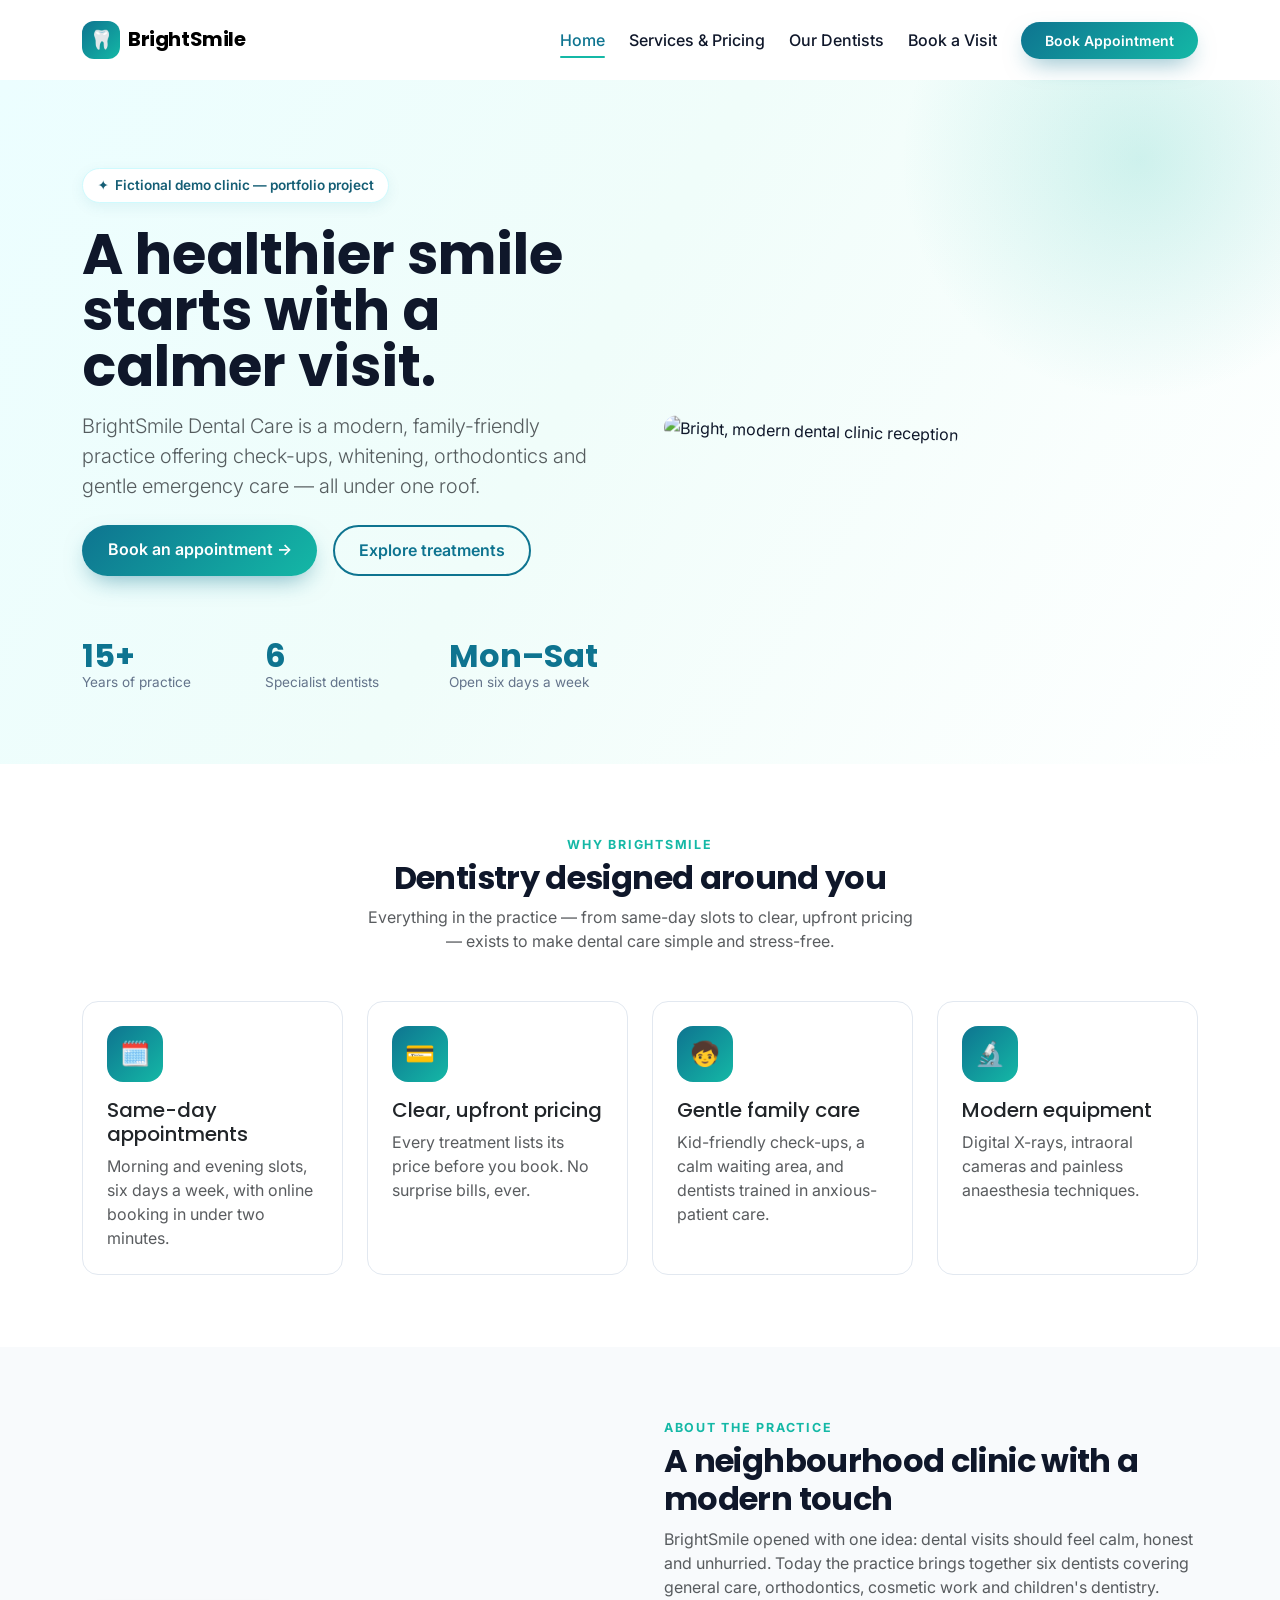
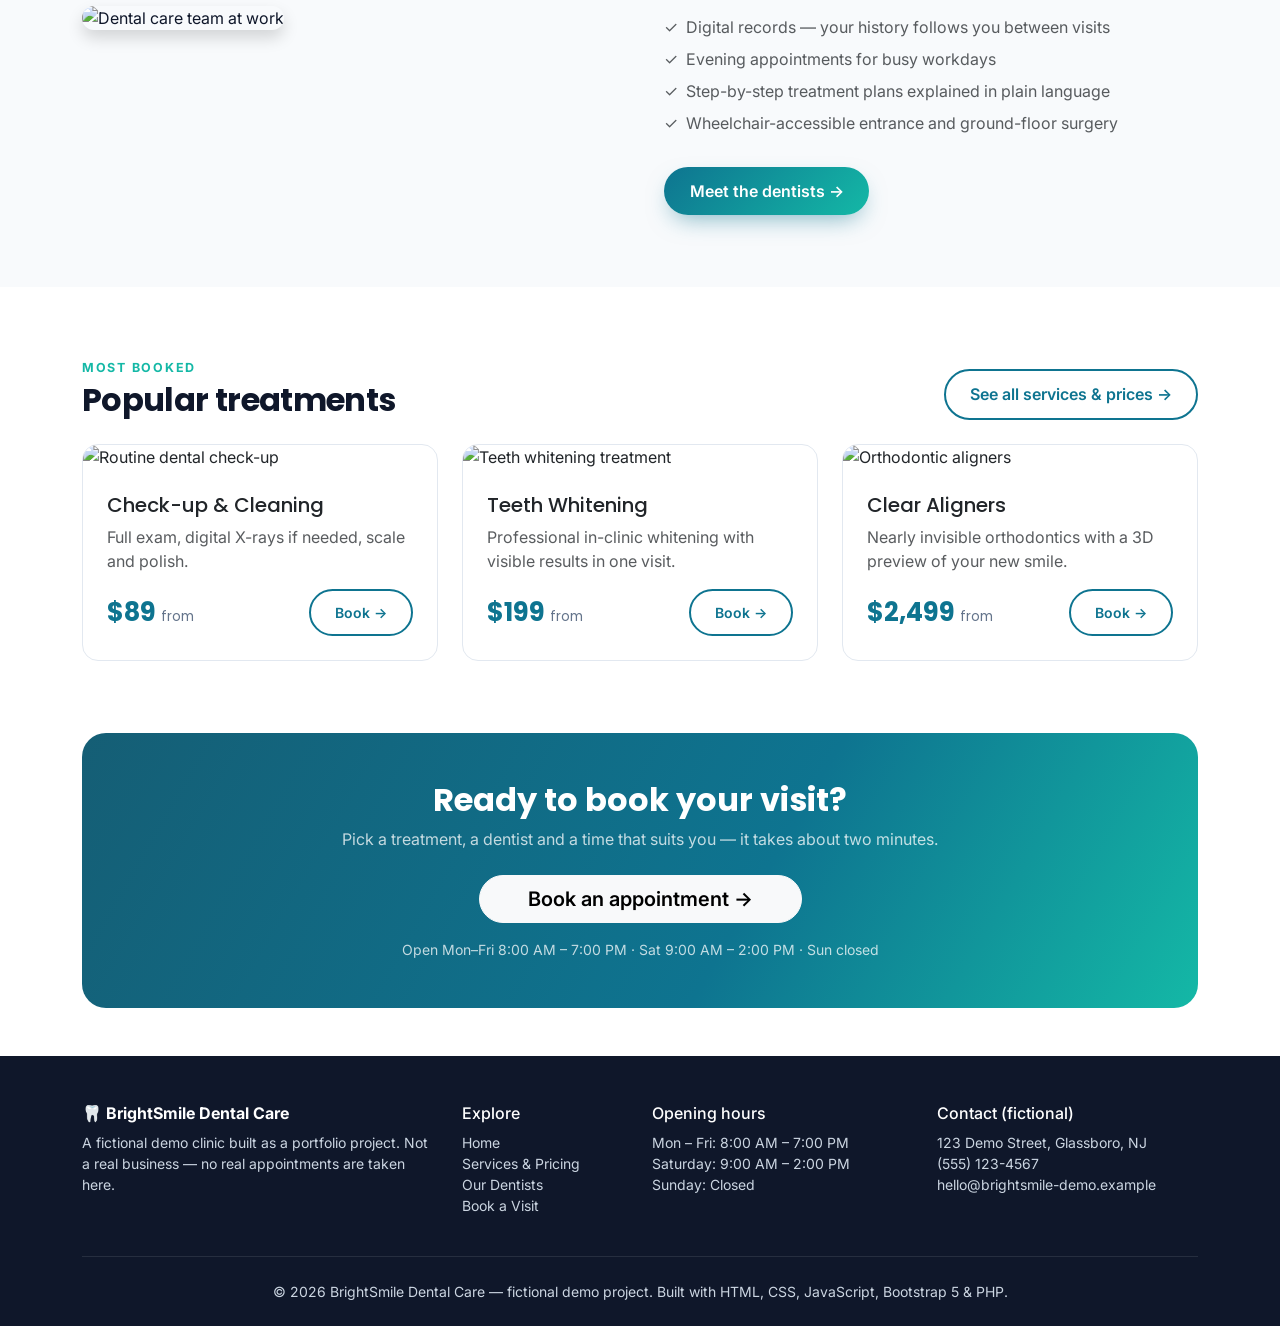
==== index.html @ 7e01ab04 "Add BrightSmile Dental Care: services, dentist profiles, PHP appointment booking" ====
<!DOCTYPE html>
<html lang="en">
<head>
  <meta charset="UTF-8">
  <meta name="viewport" content="width=device-width, initial-scale=1.0">
  <meta name="description" content="BrightSmile Dental Care — a fictional demo dental clinic website. General, cosmetic and family dentistry in a friendly, modern practice.">
  <title>BrightSmile Dental Care — Modern Family &amp; Cosmetic Dentistry</title>
  <!--
    DEMO PROJECT: BrightSmile Dental Care is a fictional clinic created for a
    portfolio. No real clinic, patients, or reviews are represented here.
  -->
  <link href="https://cdn.jsdelivr.net/npm/bootstrap@5.3.3/dist/css/bootstrap.min.css" rel="stylesheet">
  <link rel="preconnect" href="https://fonts.googleapis.com">
  <link href="https://fonts.googleapis.com/css2?family=Inter:wght@400;500;600;700&family=Poppins:wght@600;700;800&display=swap" rel="stylesheet">
  <link rel="stylesheet" href="assets/css/style.css">
</head>
<body>

<!-- ============ NAVBAR ============ -->
<nav class="navbar navbar-expand-lg navbar-light bg-white sticky-top py-3">
  <div class="container">
    <a class="navbar-brand" href="index.html"><span class="logo-mark">🦷</span>BrightSmile</a>
    <button class="navbar-toggler" type="button" data-bs-toggle="collapse" data-bs-target="#mainNav" aria-controls="mainNav" aria-expanded="false" aria-label="Toggle navigation">
      <span class="navbar-toggler-icon"></span>
    </button>
    <div class="collapse navbar-collapse" id="mainNav">
      <ul class="navbar-nav ms-auto align-items-lg-center gap-lg-2">
        <li class="nav-item"><a class="nav-link active" href="index.html">Home</a></li>
        <li class="nav-item"><a class="nav-link" href="services.html">Services &amp; Pricing</a></li>
        <li class="nav-item"><a class="nav-link" href="doctors.html">Our Dentists</a></li>
        <li class="nav-item"><a class="nav-link" href="booking.html">Book a Visit</a></li>
        <li class="nav-item ms-lg-2"><a class="btn btn-teal btn-sm px-4 py-2" href="booking.html">Book Appointment</a></li>
      </ul>
    </div>
  </div>
</nav>

<!-- ============ HERO ============ -->
<header class="hero">
  <div class="container position-relative">
    <div class="row align-items-center g-5">
      <div class="col-lg-6">
        <span class="hero-badge">✦ &nbsp;Fictional demo clinic — portfolio project</span>
        <h1 class="display-4 fw-bold mt-4 lh-1">A healthier smile starts with a calmer visit.</h1>
        <p class="lead text-muted mt-3">BrightSmile Dental Care is a modern, family-friendly practice offering check-ups, whitening, orthodontics and gentle emergency care — all under one roof.</p>
        <div class="d-flex flex-wrap gap-3 mt-4">
          <a href="booking.html" class="btn btn-teal">Book an appointment →</a>
          <a href="services.html" class="btn btn-outline-teal">Explore treatments</a>
        </div>
        <div class="row mt-5 g-3">
          <div class="col-4"><div class="stat-num">15+</div><div class="stat-label">Years of practice</div></div>
          <div class="col-4"><div class="stat-num">6</div><div class="stat-label">Specialist dentists</div></div>
          <div class="col-4"><div class="stat-num">Mon–Sat</div><div class="stat-label">Open six days a week</div></div>
        </div>
      </div>
      <div class="col-lg-6">
        <img src="https://picsum.photos/seed/brightsmile-hero/1000/750" class="img-fluid hero-img w-100" alt="Bright, modern dental clinic reception" loading="eager">
      </div>
    </div>
  </div>
</header>

<!-- ============ WHY US ============ -->
<section class="section-pad">
  <div class="container">
    <div class="text-center mb-5 reveal">
      <p class="section-kicker mb-1">Why BrightSmile</p>
      <h2 class="section-title">Dentistry designed around you</h2>
      <p class="text-muted mx-auto" style="max-width: 560px;">Everything in the practice — from same-day slots to clear, upfront pricing — exists to make dental care simple and stress-free.</p>
    </div>
    <div class="row g-4">
      <div class="col-md-6 col-lg-3 reveal">
        <div class="card card-lift h-100 p-4">
          <div class="icon-tile mb-3">🗓️</div>
          <h5>Same-day appointments</h5>
          <p class="text-muted mb-0">Morning and evening slots, six days a week, with online booking in under two minutes.</p>
        </div>
      </div>
      <div class="col-md-6 col-lg-3 reveal reveal-delay-1">
        <div class="card card-lift h-100 p-4">
          <div class="icon-tile mb-3">💳</div>
          <h5>Clear, upfront pricing</h5>
          <p class="text-muted mb-0">Every treatment lists its price before you book. No surprise bills, ever.</p>
        </div>
      </div>
      <div class="col-md-6 col-lg-3 reveal reveal-delay-2">
        <div class="card card-lift h-100 p-4">
          <div class="icon-tile mb-3">🧒</div>
          <h5>Gentle family care</h5>
          <p class="text-muted mb-0">Kid-friendly check-ups, a calm waiting area, and dentists trained in anxious-patient care.</p>
        </div>
      </div>
      <div class="col-md-6 col-lg-3 reveal reveal-delay-2">
        <div class="card card-lift h-100 p-4">
          <div class="icon-tile mb-3">🔬</div>
          <h5>Modern equipment</h5>
          <p class="text-muted mb-0">Digital X-rays, intraoral cameras and painless anaesthesia techniques.</p>
        </div>
      </div>
    </div>
  </div>
</section>

<!-- ============ ABOUT / IMAGE SPLIT ============ -->
<section class="section-pad bg-soft">
  <div class="container">
    <div class="row align-items-center g-5">
      <div class="col-lg-6 reveal">
        <img src="https://picsum.photos/seed/brightsmile-team/1000/700" class="img-fluid rounded-4 shadow w-100" alt="Dental care team at work" loading="lazy">
      </div>
      <div class="col-lg-6 reveal reveal-delay-1">
        <p class="section-kicker mb-1">About the practice</p>
        <h2 class="section-title">A neighbourhood clinic with a modern touch</h2>
        <p class="text-muted">BrightSmile opened with one idea: dental visits should feel calm, honest and unhurried. Today the practice brings together six dentists covering general care, orthodontics, cosmetic work and children's dentistry.</p>
        <ul class="list-unstyled text-muted">
          <li class="mb-2">✓ &nbsp;Digital records — your history follows you between visits</li>
          <li class="mb-2">✓ &nbsp;Evening appointments for busy workdays</li>
          <li class="mb-2">✓ &nbsp;Step-by-step treatment plans explained in plain language</li>
          <li class="mb-2">✓ &nbsp;Wheelchair-accessible entrance and ground-floor surgery</li>
        </ul>
        <a href="doctors.html" class="btn btn-teal mt-3">Meet the dentists →</a>
      </div>
    </div>
  </div>
</section>

<!-- ============ POPULAR TREATMENTS PREVIEW ============ -->
<section class="section-pad">
  <div class="container">
    <div class="d-flex flex-wrap justify-content-between align-items-end mb-4 reveal">
      <div>
        <p class="section-kicker mb-1">Most booked</p>
        <h2 class="section-title mb-0">Popular treatments</h2>
      </div>
      <a href="services.html" class="btn btn-outline-teal mt-3 mt-sm-0">See all services &amp; prices →</a>
    </div>
    <div class="row g-4">
      <div class="col-md-4 reveal">
        <div class="card card-lift h-100">
          <img src="https://picsum.photos/seed/brightsmile-checkup/800/500" class="card-img-top" alt="Routine dental check-up" loading="lazy">
          <div class="card-body p-4">
            <h5>Check-up &amp; Cleaning</h5>
            <p class="text-muted">Full exam, digital X-rays if needed, scale and polish.</p>
            <div class="d-flex justify-content-between align-items-center">
              <span class="price-tag">$89 <small>from</small></span>
              <a href="booking.html?treatment=Check-up%20%26%20Cleaning" class="btn btn-sm btn-outline-teal">Book →</a>
            </div>
          </div>
        </div>
      </div>
      <div class="col-md-4 reveal reveal-delay-1">
        <div class="card card-lift h-100">
          <img src="https://picsum.photos/seed/brightsmile-whitening/800/500" class="card-img-top" alt="Teeth whitening treatment" loading="lazy">
          <div class="card-body p-4">
            <h5>Teeth Whitening</h5>
            <p class="text-muted">Professional in-clinic whitening with visible results in one visit.</p>
            <div class="d-flex justify-content-between align-items-center">
              <span class="price-tag">$199 <small>from</small></span>
              <a href="booking.html?treatment=Teeth%20Whitening" class="btn btn-sm btn-outline-teal">Book →</a>
            </div>
          </div>
        </div>
      </div>
      <div class="col-md-4 reveal reveal-delay-2">
        <div class="card card-lift h-100">
          <img src="https://picsum.photos/seed/brightsmile-braces/800/500" class="card-img-top" alt="Orthodontic aligners" loading="lazy">
          <div class="card-body p-4">
            <h5>Clear Aligners</h5>
            <p class="text-muted">Nearly invisible orthodontics with a 3D preview of your new smile.</p>
            <div class="d-flex justify-content-between align-items-center">
              <span class="price-tag">$2,499 <small>from</small></span>
              <a href="booking.html?treatment=Clear%20Aligners%20Consultation" class="btn btn-sm btn-outline-teal">Book →</a>
            </div>
          </div>
        </div>
      </div>
    </div>
  </div>
</section>

<!-- ============ CTA BAND ============ -->
<section class="pb-5">
  <div class="container">
    <div class="cta-band p-5 text-center reveal">
      <h2 class="fw-bold">Ready to book your visit?</h2>
      <p class="mb-4 opacity-75">Pick a treatment, a dentist and a time that suits you — it takes about two minutes.</p>
      <a href="booking.html" class="btn btn-light btn-lg rounded-pill px-5 fw-semibold">Book an appointment →</a>
      <p class="mt-3 mb-0 small opacity-75">Open Mon–Fri 8:00 AM – 7:00 PM · Sat 9:00 AM – 2:00 PM · Sun closed</p>
    </div>
  </div>
</section>

<!-- ============ FOOTER ============ -->
<footer class="pt-5 pb-4">
  <div class="container">
    <div class="row g-4">
      <div class="col-md-4">
        <h6 class="fw-bold">🦷 BrightSmile Dental Care</h6>
        <p class="small">A fictional demo clinic built as a portfolio project. Not a real business — no real appointments are taken here.</p>
      </div>
      <div class="col-md-2">
        <h6>Explore</h6>
        <ul class="list-unstyled small">
          <li><a href="index.html">Home</a></li>
          <li><a href="services.html">Services &amp; Pricing</a></li>
          <li><a href="doctors.html">Our Dentists</a></li>
          <li><a href="booking.html">Book a Visit</a></li>
        </ul>
      </div>
      <div class="col-md-3">
        <h6>Opening hours</h6>
        <ul class="list-unstyled small">
          <li>Mon – Fri: 8:00 AM – 7:00 PM</li>
          <li>Saturday: 9:00 AM – 2:00 PM</li>
          <li>Sunday: Closed</li>
        </ul>
      </div>
      <div class="col-md-3">
        <h6>Contact (fictional)</h6>
        <ul class="list-unstyled small">
          <li>123 Demo Street, Glassboro, NJ</li>
          <li>(555) 123-4567</li>
          <li>hello@brightsmile-demo.example</li>
        </ul>
      </div>
    </div>
    <hr class="border-secondary my-4">
    <p class="small text-center mb-0">© <span id="year"></span> BrightSmile Dental Care — fictional demo project. Built with HTML, CSS, JavaScript, Bootstrap 5 &amp; PHP.</p>
  </div>
</footer>

<script src="https://cdn.jsdelivr.net/npm/bootstrap@5.3.3/dist/js/bootstrap.bundle.min.js"></script>
<script src="assets/js/main.js"></script>
</body>
</html>
---- assets/css/style.css ----
/* BrightSmile Dental Care — custom styles (Bootstrap 5 layered on top) */
:root {
  --teal: #0e7490;
  --teal-dark: #155e75;
  --teal-soft: #ecfeff;
  --mint: #14b8a6;
  --ink: #0f172a;
  --muted: #64748b;
  --sand: #f8fafc;
  --gold: #f59e0b;
  --radius: 1rem;
}

html { scroll-behavior: smooth; }
body {
  font-family: "Inter", system-ui, -apple-system, sans-serif;
  color: var(--ink);
  background: #fff;
  overflow-x: hidden;
}
h1, h2, h3, h4, h5, .display-font { font-family: "Poppins", "Inter", sans-serif; }

/* ---------- Navbar ---------- */
.navbar-brand { font-family: "Poppins", sans-serif; font-weight: 700; letter-spacing: -.02em; }
.navbar-brand .logo-mark {
  display: inline-flex; align-items: center; justify-content: center;
  width: 38px; height: 38px; border-radius: 12px;
  background: linear-gradient(135deg, var(--teal), var(--mint));
  color: #fff; font-size: 1.15rem; margin-right: .5rem;
}
.nav-link { font-weight: 500; color: var(--ink) !important; position: relative; }
.nav-link::after {
  content: ""; position: absolute; left: .5rem; right: .5rem; bottom: .15rem;
  height: 2px; background: var(--mint); border-radius: 2px;
  transform: scaleX(0); transform-origin: left; transition: transform .25s ease;
}
.nav-link:hover::after, .nav-link.active::after { transform: scaleX(1); }
.nav-link.active { color: var(--teal) !important; }

/* ---------- Hero ---------- */
.hero {
  background: linear-gradient(120deg, #ecfeff 0%, #f0fdfa 45%, #fff 100%);
  padding: 5.5rem 0 4.5rem;
  position: relative; overflow: hidden;
}
.hero::before {
  content: ""; position: absolute; width: 520px; height: 520px; border-radius: 50%;
  background: radial-gradient(circle, rgba(20,184,166,.18), transparent 65%);
  top: -180px; right: -120px;
}
.hero-img {
  border-radius: 1.5rem; box-shadow: 0 30px 60px -20px rgba(14,116,144,.35);
  transform: rotate(1.5deg); transition: transform .5s ease;
}
.hero-img:hover { transform: rotate(0deg) scale(1.015); }
.hero-badge {
  display: inline-flex; align-items: center; gap: .45rem;
  background: #fff; border: 1px solid #cffafe; color: var(--teal-dark);
  padding: .4rem .9rem; border-radius: 999px; font-size: .85rem; font-weight: 600;
  box-shadow: 0 4px 14px rgba(14,116,144,.08);
}
.stat-num { font-family: "Poppins", sans-serif; font-size: 2rem; font-weight: 700; color: var(--teal); line-height: 1; }
.stat-label { font-size: .85rem; color: var(--muted); }

/* ---------- Buttons ---------- */
.btn-teal {
  background: linear-gradient(135deg, var(--teal), var(--mint));
  border: none; color: #fff; font-weight: 600;
  padding: .75rem 1.6rem; border-radius: 999px;
  box-shadow: 0 10px 24px -8px rgba(14,116,144,.55);
  transition: transform .2s ease, box-shadow .2s ease;
}
.btn-teal:hover, .btn-teal:focus { color: #fff; transform: translateY(-2px); box-shadow: 0 16px 30px -8px rgba(14,116,144,.55); }
.btn-outline-teal {
  border: 2px solid var(--teal); color: var(--teal); font-weight: 600;
  padding: .7rem 1.5rem; border-radius: 999px; transition: all .2s ease;
}
.btn-outline-teal:hover { background: var(--teal); color: #fff; }

/* ---------- Cards ---------- */
.card-lift {
  border: 1px solid #e2e8f0; border-radius: var(--radius);
  transition: transform .3s ease, box-shadow .3s ease, border-color .3s ease;
  overflow: hidden;
}
.card-lift:hover { transform: translateY(-6px); box-shadow: 0 24px 48px -16px rgba(15,23,42,.18); border-color: #99f6e4; }
.icon-tile {
  width: 56px; height: 56px; border-radius: 16px;
  display: inline-flex; align-items: center; justify-content: center;
  font-size: 1.5rem; color: #fff;
  background: linear-gradient(135deg, var(--teal), var(--mint));
}
.price-tag { font-family: "Poppins", sans-serif; font-size: 1.6rem; font-weight: 700; color: var(--teal); }
.price-tag small { font-size: .85rem; color: var(--muted); font-weight: 400; }

.doctor-img { height: 260px; object-fit: cover; transition: transform .5s ease; }
.card-lift:hover .doctor-img { transform: scale(1.05); }
.chip {
  display: inline-block; background: var(--teal-soft); color: var(--teal-dark);
  font-size: .78rem; font-weight: 600; padding: .25rem .7rem; border-radius: 999px; margin: 0 .25rem .35rem 0;
}

/* ---------- Sections ---------- */
.section-pad { padding: 4.5rem 0; }
.section-kicker {
  text-transform: uppercase; letter-spacing: .14em; font-size: .78rem;
  font-weight: 700; color: var(--mint);
}
.section-title { font-weight: 700; letter-spacing: -.02em; }
.bg-soft { background: var(--sand); }
.cta-band {
  background: linear-gradient(120deg, var(--teal-dark), var(--teal) 60%, var(--mint));
  border-radius: 1.5rem; color: #fff;
}

/* ---------- Scroll reveal ---------- */
.reveal { opacity: 0; transform: translateY(26px); transition: opacity .7s ease, transform .7s ease; }
.reveal.visible { opacity: 1; transform: none; }
.reveal-delay-1 { transition-delay: .12s; }
.reveal-delay-2 { transition-delay: .24s; }

/* ---------- Forms ---------- */
.form-control, .form-select { border-radius: .75rem; padding: .7rem 1rem; border: 1.5px solid #e2e8f0; }
.form-control:focus, .form-select:focus { border-color: var(--mint); box-shadow: 0 0 0 .25rem rgba(20,184,166,.15); }
.slot-btn { border-radius: 999px; font-weight: 600; }
.slot-btn.active { background: var(--teal); border-color: var(--teal); color: #fff; }

/* ---------- Footer ---------- */
footer { background: var(--ink); color: #cbd5e1; }
footer a { color: #cbd5e1; text-decoration: none; }
footer a:hover { color: #fff; }
footer h6 { color: #fff; }

@media (max-width: 767px) {
  .hero { padding: 3.5rem 0 3rem; }
  .stat-num { font-size: 1.6rem; }
}
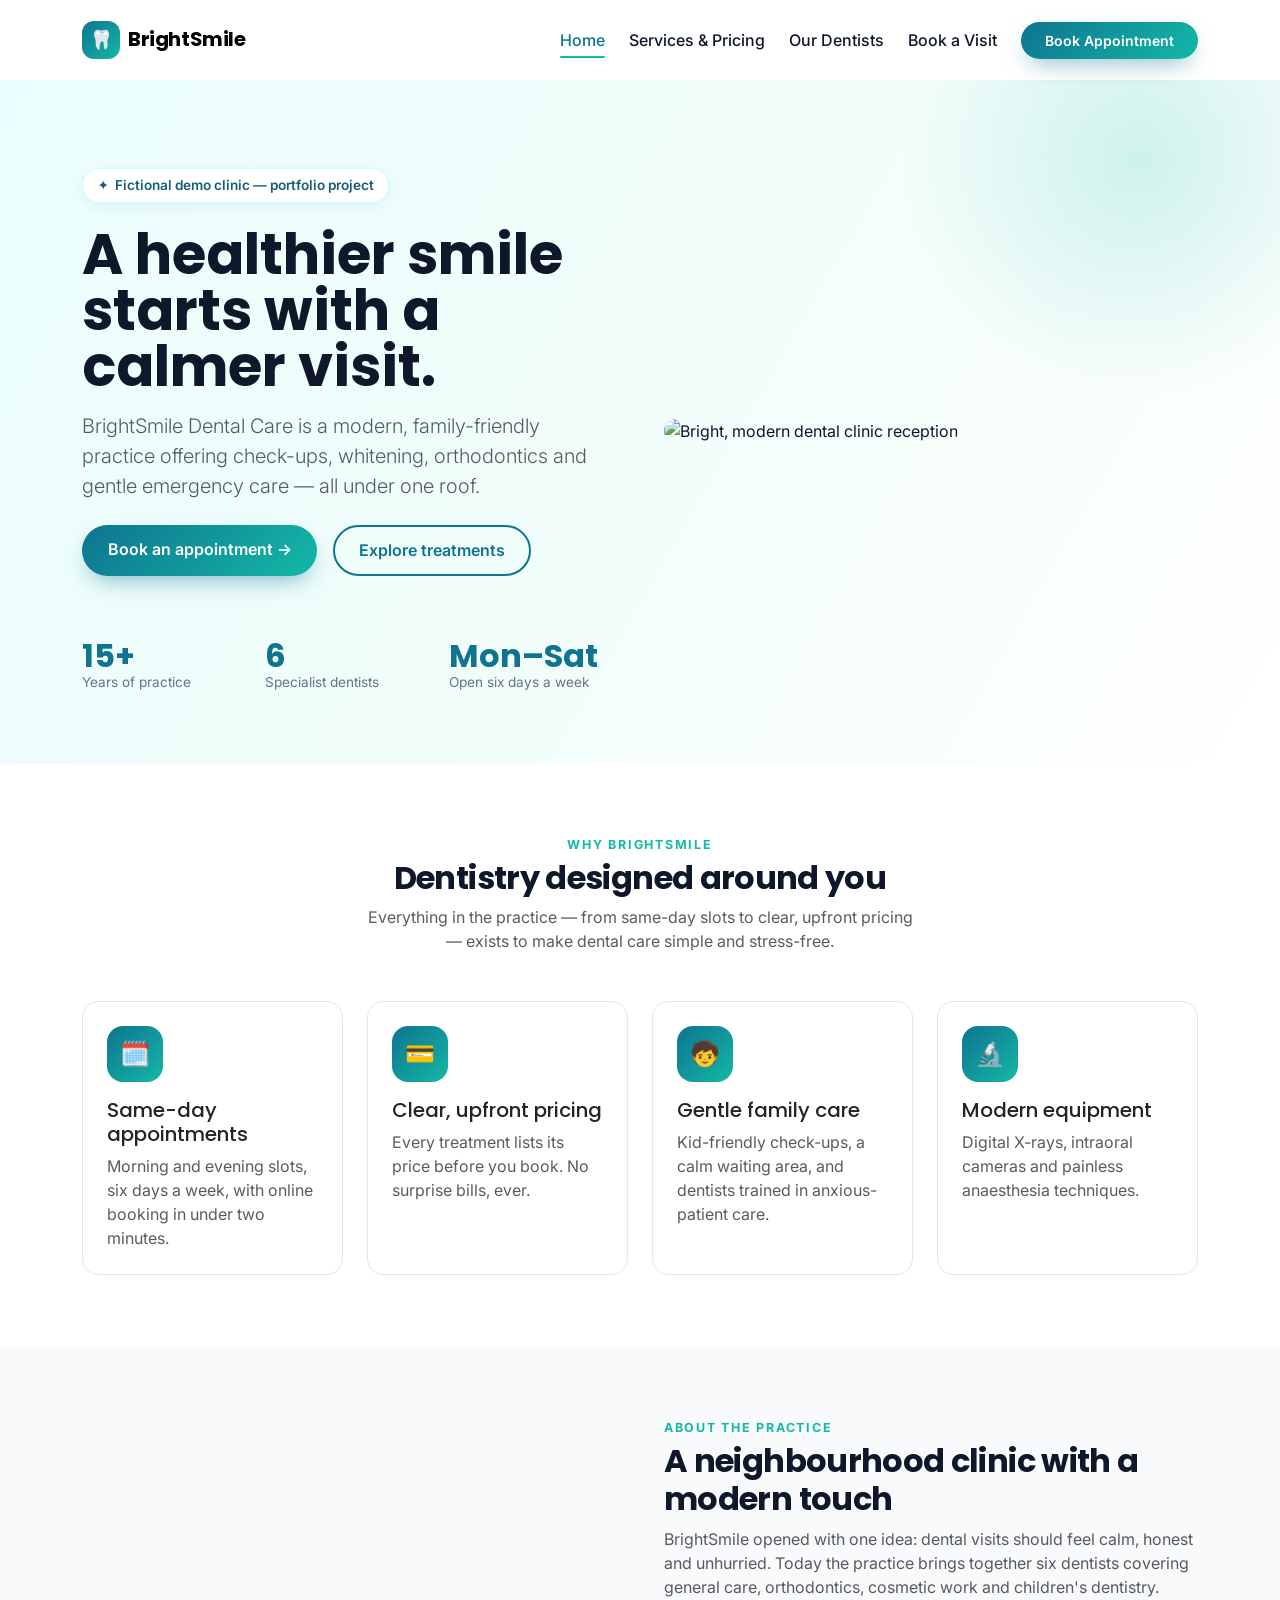
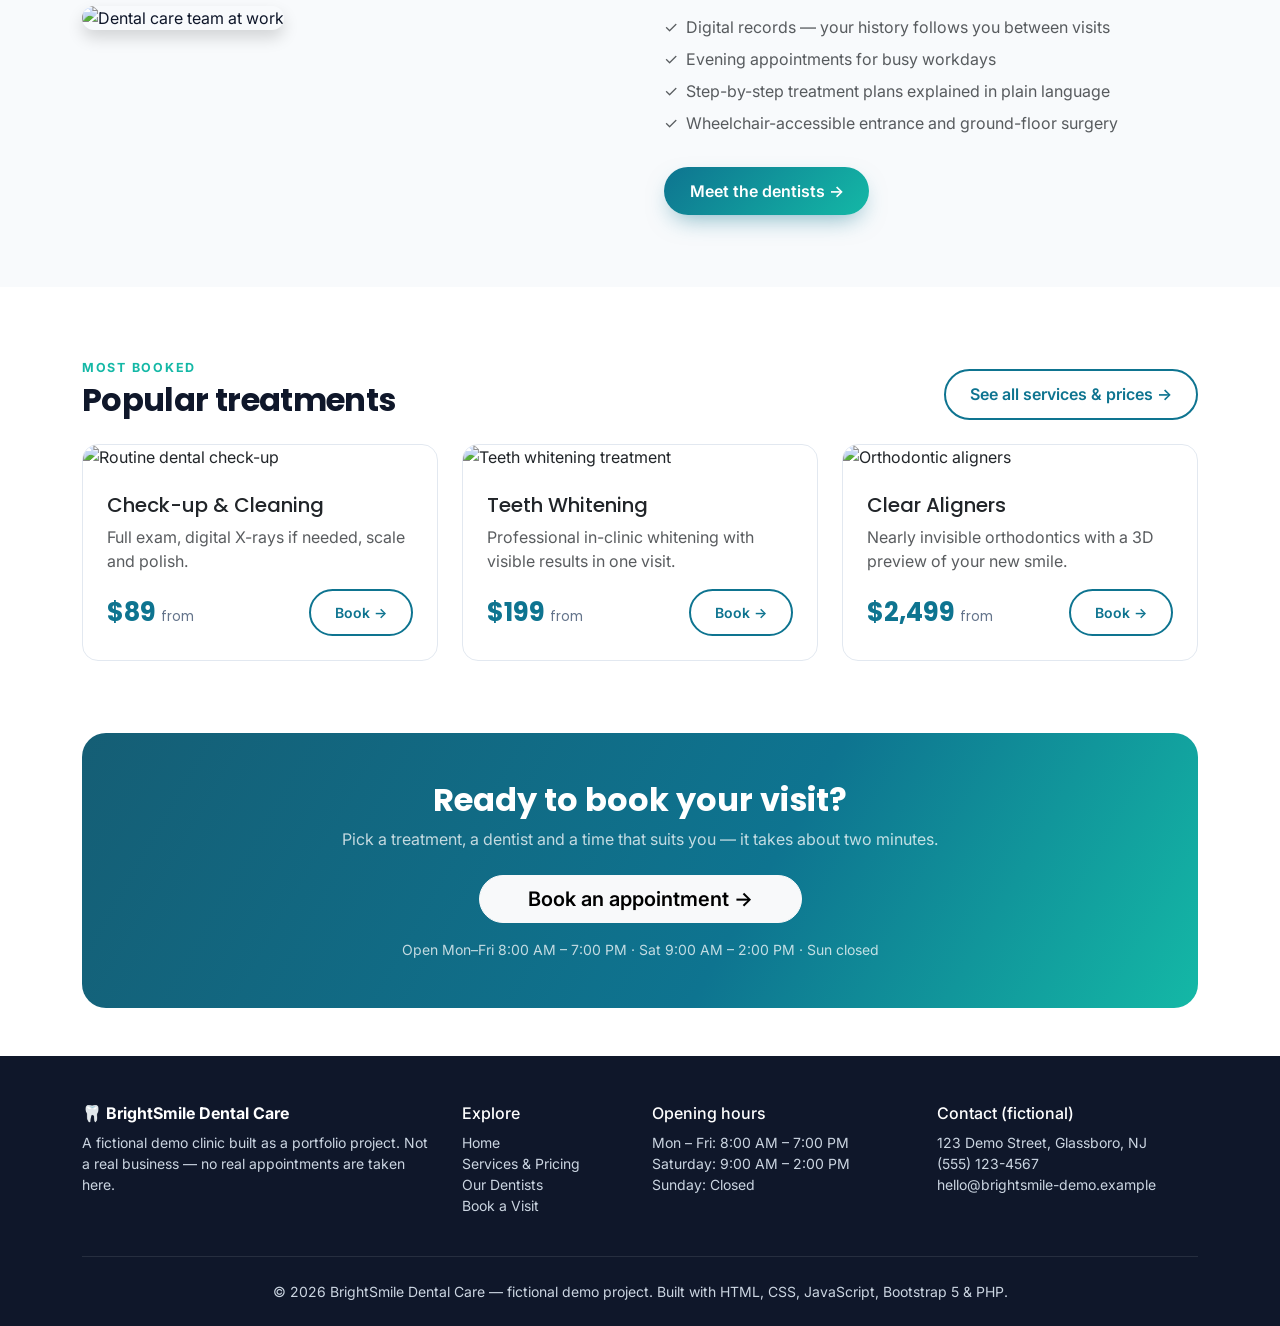
==== commit 95401d02: "Upgrade polish: animations, content, accessibility" ====
--- a/index.html
+++ b/index.html
@@ -15,17 +15,18 @@
   <link rel="stylesheet" href="assets/css/style.css">
 </head>
 <body>
+<a class="skip-link" href="#main">Skip to main content</a>
 
 <!-- ============ NAVBAR ============ -->
 <nav class="navbar navbar-expand-lg navbar-light bg-white sticky-top py-3">
   <div class="container">
-    <a class="navbar-brand" href="index.html"><span class="logo-mark">🦷</span>BrightSmile</a>
+    <a class="navbar-brand" href="index.html"><span class="logo-mark" aria-hidden="true">🦷</span>BrightSmile</a>
     <button class="navbar-toggler" type="button" data-bs-toggle="collapse" data-bs-target="#mainNav" aria-controls="mainNav" aria-expanded="false" aria-label="Toggle navigation">
       <span class="navbar-toggler-icon"></span>
     </button>
     <div class="collapse navbar-collapse" id="mainNav">
       <ul class="navbar-nav ms-auto align-items-lg-center gap-lg-2">
-        <li class="nav-item"><a class="nav-link active" href="index.html">Home</a></li>
+        <li class="nav-item"><a class="nav-link active" aria-current="page" href="index.html">Home</a></li>
         <li class="nav-item"><a class="nav-link" href="services.html">Services &amp; Pricing</a></li>
         <li class="nav-item"><a class="nav-link" href="doctors.html">Our Dentists</a></li>
         <li class="nav-item"><a class="nav-link" href="booking.html">Book a Visit</a></li>
@@ -36,7 +37,7 @@
 </nav>
 
 <!-- ============ HERO ============ -->
-<header class="hero">
+<header class="hero" id="main">
   <div class="container position-relative">
     <div class="row align-items-center g-5">
       <div class="col-lg-6">
--- a/assets/css/style.css
+++ b/assets/css/style.css
@@ -135,3 +135,29 @@
   .hero { padding: 3.5rem 0 3rem; }
   .stat-num { font-size: 1.6rem; }
 }
+
+/* ===== Polish upgrade: motion, focus, responsiveness ===== */
+:root{--focus-ring:#0e7490}
+:focus-visible{outline:3px solid var(--focus-ring);outline-offset:2px;border-radius:4px}
+.skip-link{position:absolute;left:-9999px;top:0;background:#0e7490;color:#fff;padding:.6rem 1rem;z-index:2000;border-radius:0 0 10px 0;font-weight:600}
+.skip-link:focus{left:0;color:#fff}
+@keyframes heroUp{from{opacity:0;transform:translateY(22px)}to{opacity:1;transform:none}}
+@keyframes floaty{0%,100%{transform:translateY(0)}50%{transform:translateY(-10px)}}
+.hero .hero-badge,.hero h1,.hero .lead,.hero .d-flex,.hero .row.mt-5,.hero .btn{animation:heroUp .8s cubic-bezier(.22,1,.36,1) both}
+.hero h1{animation-delay:.08s}.hero .lead{animation-delay:.18s}.hero .d-flex{animation-delay:.28s}.hero .row.mt-5{animation-delay:.38s}
+.hero-img{animation:heroUp .9s .2s cubic-bezier(.22,1,.36,1) both}
+.btn{transition:transform .18s ease,box-shadow .18s ease,background-color .18s ease,color .18s ease}
+.btn:active{transform:translateY(1px) scale(.98)}
+.card-lift,.card{will-change:transform}
+.card-lift:focus-within,.card:focus-within{box-shadow:0 0 0 3px rgba(20,184,166,.35)}
+.icon-tile{transition:transform .3s ease}
+.card-lift:hover .icon-tile,.card:hover .icon-tile{transform:translateY(-3px) rotate(-3deg)}
+.reveal-left{opacity:0;transform:translateX(-28px);transition:opacity .7s ease,transform .7s ease}
+.reveal-right{opacity:0;transform:translateX(28px);transition:opacity .7s ease,transform .7s ease}
+.reveal-zoom{opacity:0;transform:scale(.96);transition:opacity .7s ease,transform .7s ease}
+.reveal-left.visible,.reveal-right.visible,.reveal-zoom.visible{opacity:1;transform:none}
+#back-to-top{position:fixed;right:1rem;bottom:1rem;z-index:1050;width:46px;height:46px;border-radius:50%;border:none;background:#0e7490;color:#fff;font-size:1.2rem;box-shadow:0 10px 24px rgba(0,0,0,.25);opacity:0;pointer-events:none;transform:translateY(8px);transition:opacity .25s ease,transform .25s ease}
+#back-to-top.show{opacity:1;pointer-events:auto;transform:none}
+#back-to-top:hover{transform:translateY(-2px)}
+@media(max-width:575px){.section-pad,.section{padding:3rem 0}.hero h1{font-size:clamp(2rem,9vw,2.8rem)!important}.gallery-img{height:180px}.cta-band{padding:2rem 1.25rem!important}}
+@media(prefers-reduced-motion:reduce){html{scroll-behavior:auto}*,*::before,*::after{animation-duration:.001ms!important;animation-iteration-count:1!important;transition-duration:.001ms!important}.reveal,.reveal-left,.reveal-right,.reveal-zoom{opacity:1!important;transform:none!important}.hero-img{transform:none!important}}
